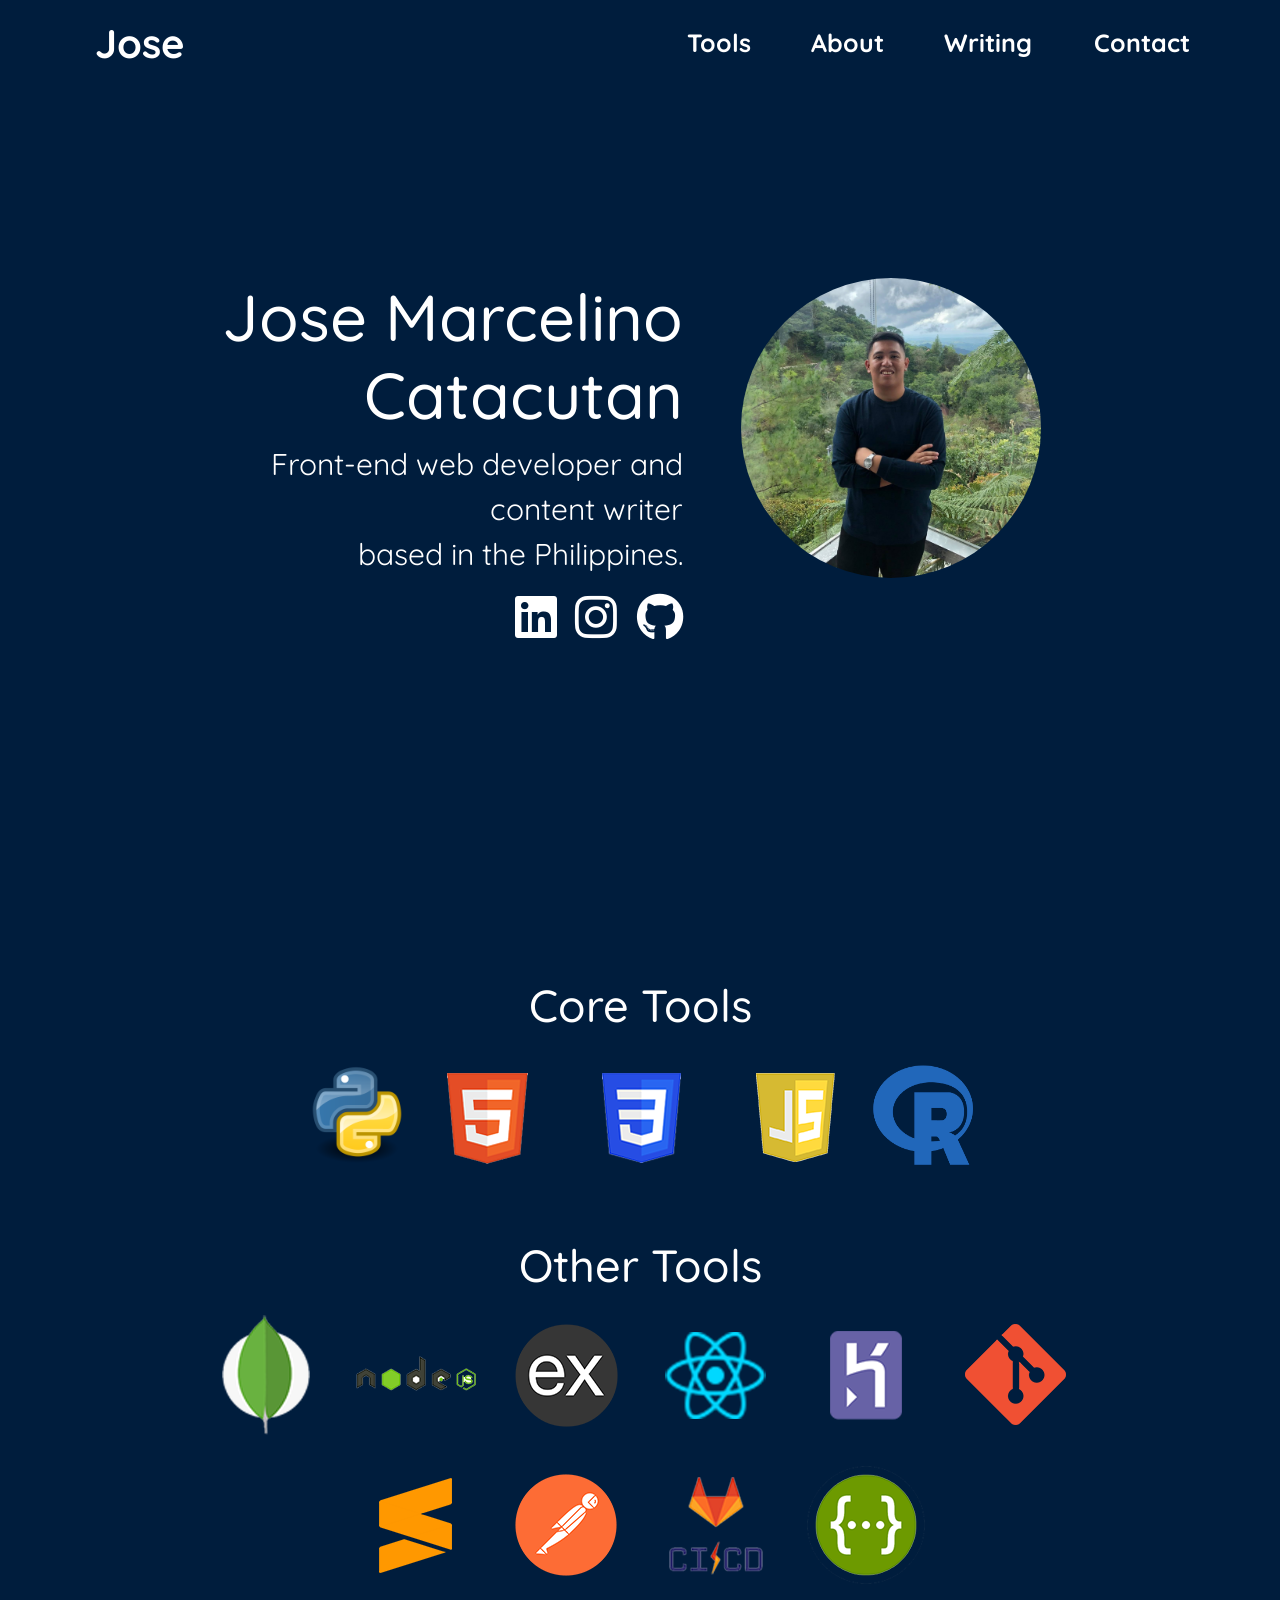
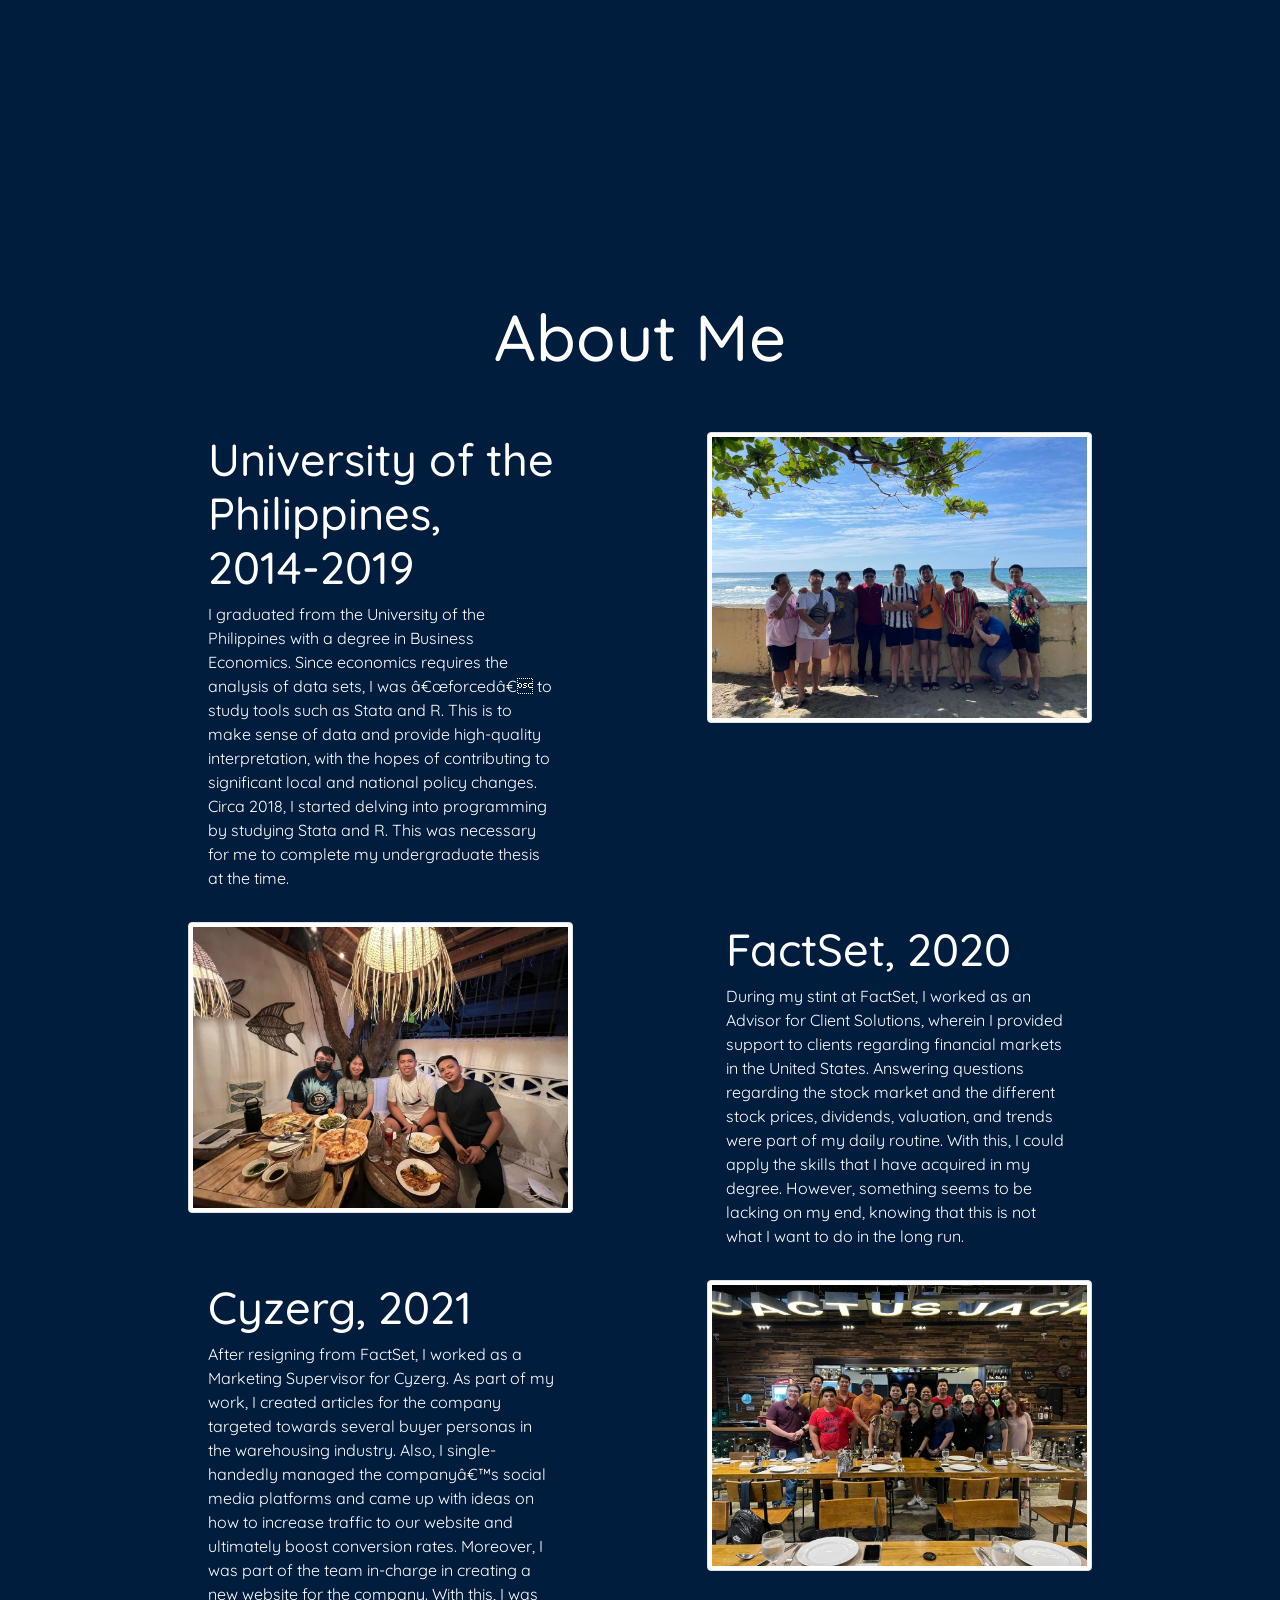
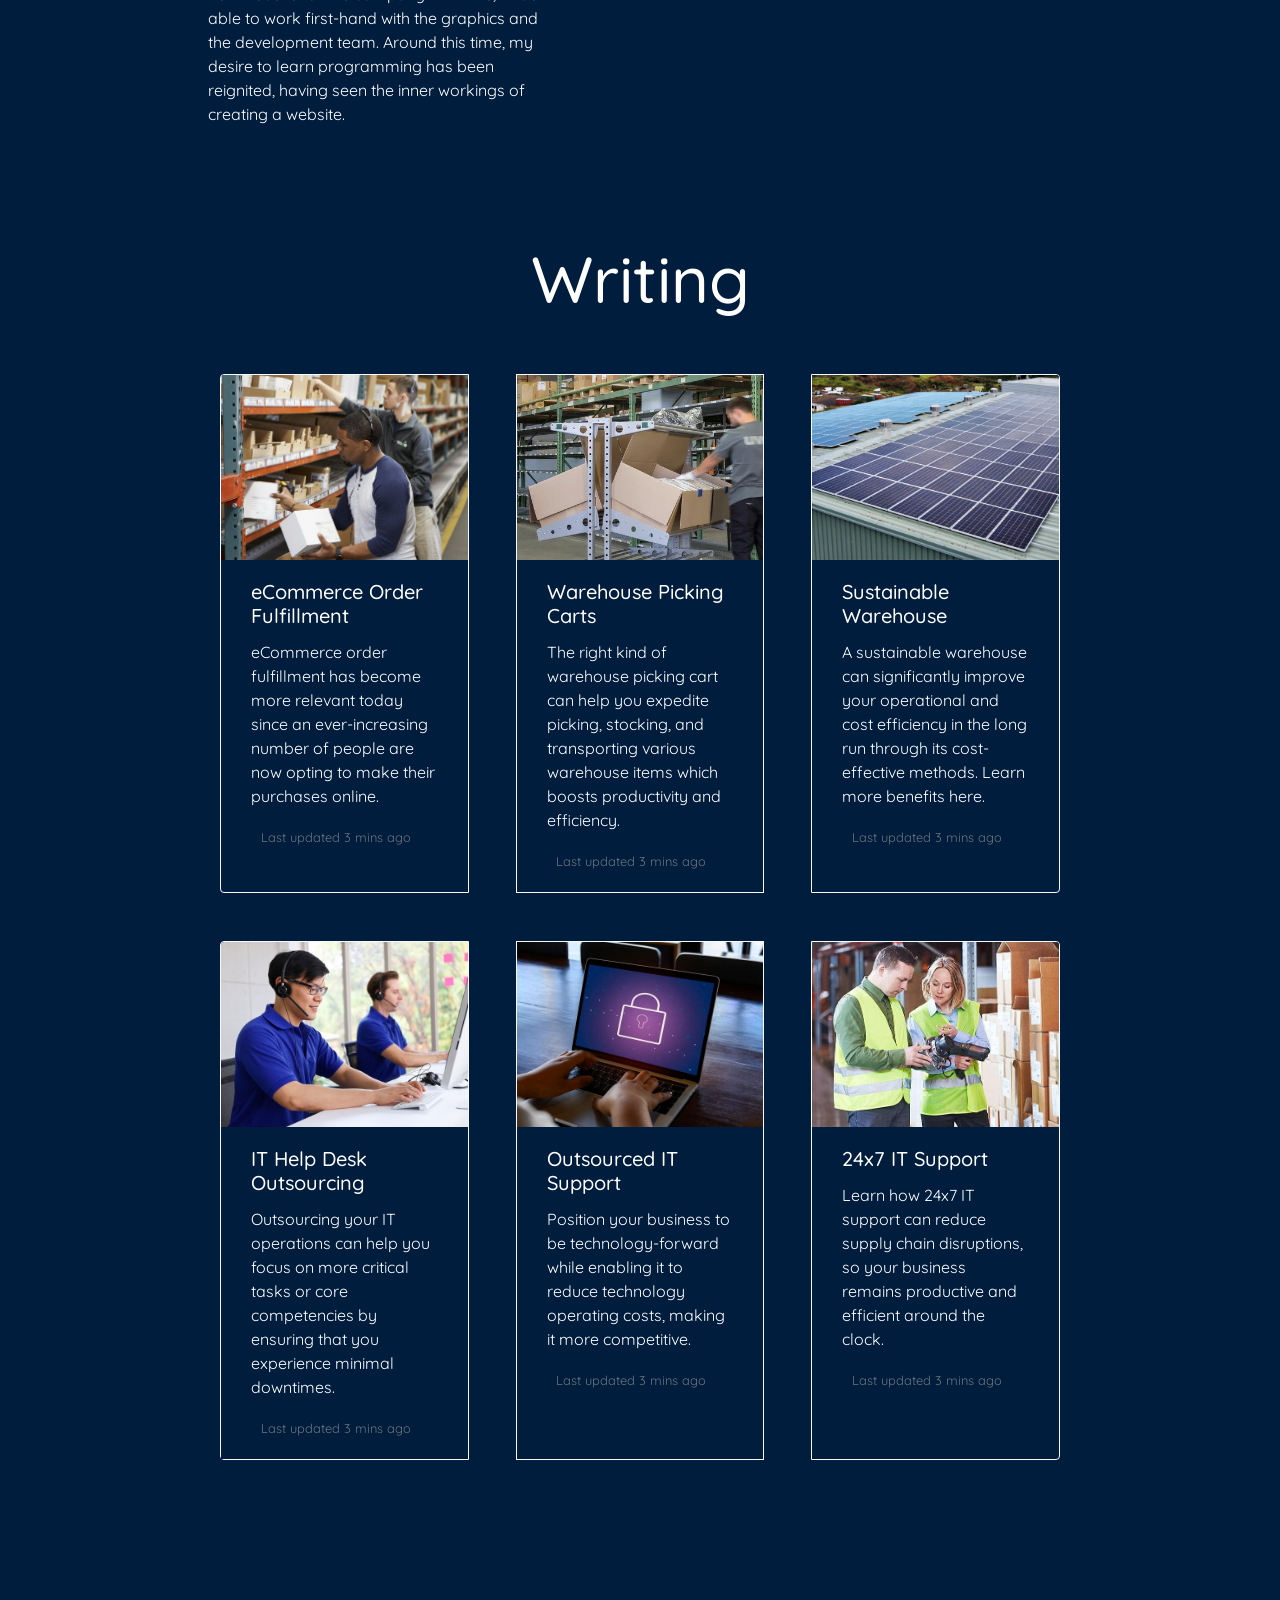
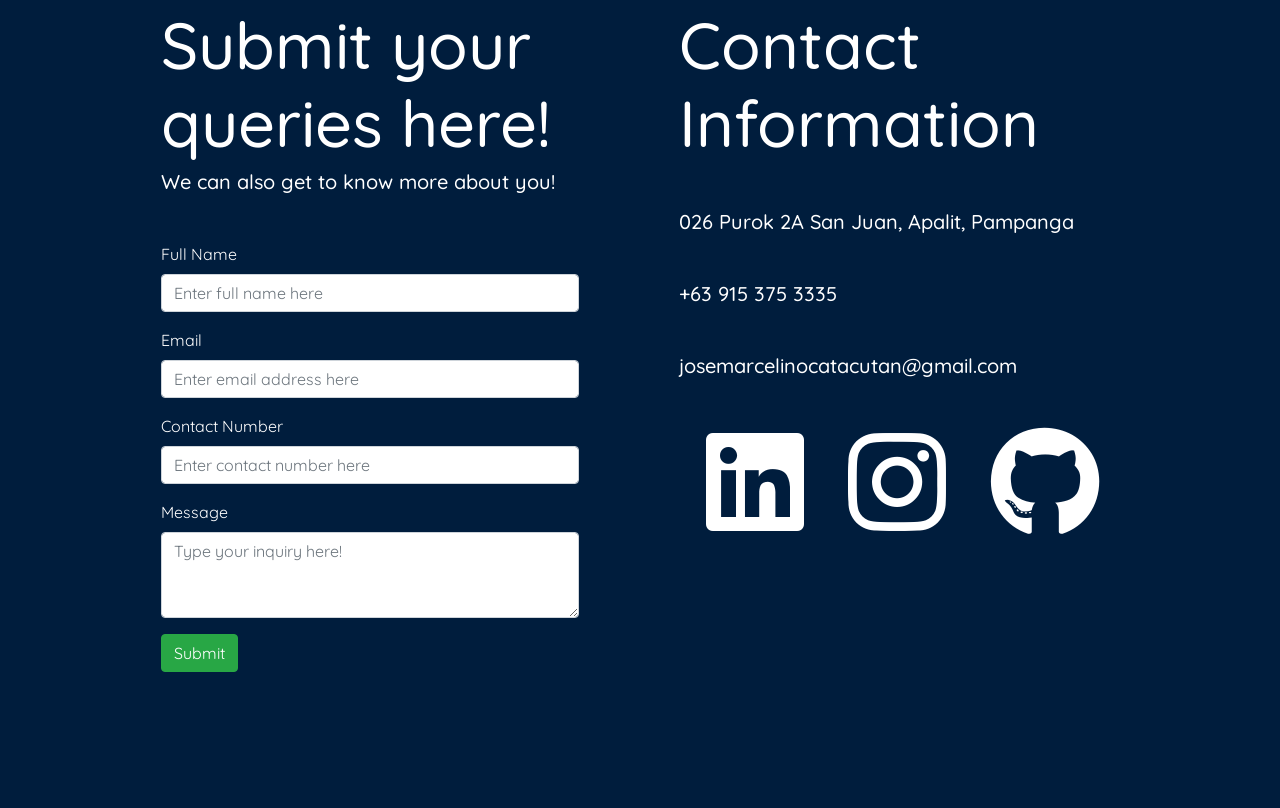
==== index.html @ 42ee488b "added: changed file name" ====
<!DOCTYPE html>
<html lang="en">

<head>
	<!-- Responsive Meta Tag -->
	<meta name="viewport" content="width=device-width, initial-scale=1, shrink-to-fit=no">

	<!-- CSS Bootstrap -->
	<link rel="stylesheet" href="https://cdn.jsdelivr.net/npm/bootstrap@4.6.1/dist/css/bootstrap.min.css" integrity="sha384-zCbKRCUGaJDkqS1kPbPd7TveP5iyJE0EjAuZQTgFLD2ylzuqKfdKlfG/eSrtxUkn" crossorigin="anonymous">

	<!-- CSS Styling -->
	<link rel="stylesheet" href="./capstone.css">

	<!-- Font Style -->
	<link rel="preconnect" href="https://fonts.googleapis.com">
	<link rel="preconnect" href="https://fonts.gstatic.com" crossorigin>
	<link href="https://fonts.googleapis.com/css2?family=Quicksand&display=swap" rel="stylesheet">

	<!-- Social Media Icons -->
	<link rel="stylesheet" href="https://cdnjs.cloudflare.com/ajax/libs/font-awesome/6.0.0-beta3/css/all.min.css" integrity="sha512-Fo3rlrZj/k7ujTnHg4CGR2D7kSs0v4LLanw2qksYuRlEzO+tcaEPQogQ0KaoGN26/zrn20ImR1DfuLWnOo7aBA==" crossorigin="anonymous" referrerpolicy="no-referrer" />

	<!-- Webpage Title -->
	<title>Jomar Catacutan | Web Developer</title>
</head>

<body class="m-sm-0">
	<!-- Home Start -->
	<nav class="navbar navbar-expand-lg navbar-light fixed-top">
	  <div class="container-fluid">
	    <a class="navbar-brand text-white" href="./home.html">Jose</a>
	    <button class="navbar-toggler" type="button" data-toggle="collapse" data-target="#navbarSupportedContent" aria-controls="navbarSupportedContent" aria-expanded="false" aria-label="Toggle navigation">
	    <span class="navbar-toggler-icon"></span>
	    </button>
	    <div class="collapse navbar-collapse" id="navbarSupportedContent">
	      <ul class="navbar-nav me-auto mb-2 mb-lg-0 ml-auto">
	      	<li class="nav-item">
	          <a class="nav-link text-white" href="#sectionhome2">Tools</a>
	        </li>
	        <li class="nav-item">
	          <a class="nav-link about-link text-white" aria-current="page" href="#aboutme">About</a>
	        </li>
	        <li class="nav-item">
	          <a class="nav-link text-white" href="#writing">Writing</a>
	        </li>
	        <li class="nav-item">
	          <a class="nav-link text-white mr-5" href="#sectioncontact">Contact</a>
	        </li>
	      </ul>
	    </div>
	  </div>
	</nav>

	<!-- first section home page -->
    <section id="sectionhome">
    	<div class="container-fluid">
			<div id="sectionhomecontainer" class="row">
		   		<div id="sectionhomecontent" class="col-7 m-0 text-right mt-5">
		   			<h1>Jose Marcelino Catacutan</h1>
	            	<p class="mb-0" id="personaldesc">Front-end web developer and content writer</p>
	            	<p id="personaldesc">based in the Philippines.</p>
	            	<div id="homeicons">
		            	<a class="homeicon" href="https://www.linkedin.com/in/jose-marcelino-catacutan-386909195/" target="_blank"><i class="fab fa-linkedin fa-3x"></i></a>
			   			<a class="homeicon" href="https://www.instagram.com/sugarjomz/" target="_blank"><i class="fab fa-instagram fa-3x"></i></a>
			   			<a class="homeicon" href="https://github.com/josemarcelinooo" target="_blank"><i class="fab fa-github fa-3x mr-5"></i></a>
	            	</div>
		   		</div>
		   		<div id="imagehome" class="col-5 m-0 mt-5">
		   			<img src="./images/jomar-image.jpg" width="300" height="300" class="img-fluid rounded-circle text-left ml-0">
		   		</div>
	    	</div>
		</div>
    </section>

    <!-- Languages & Tools Utilized -->
    <section id="sectionhome2">
    	<h2 id="coretools" class="text-center pt-5">Core Tools</h2>
    	<div class="container-fluid text-center mb-5">
    		<div>
    			<img class="toolicon" class="mr-3" src="./images/logo-python.png" width="100" height="100" alt="">
    			<img class="toolicon" src="./images/logo-html5.png" alt="">
    			<img class="toolicon" src="./images/logo-css3.png" alt="">
    			<img class="toolicon" src="./images/logo-javascript.png" alt="">
    			<img class="toolicon" src="./images/logo-r.png" width="100" height="100" alt="">
    		</div>
    	</div>

    	<h2 id="othertools" class="text-center">Other Tools</h2>
    	<div id="iconstools" class="container-fluid text-center">
    		<div class="row justify-content-center">
    			<img class="toolicon" src="./images/logo-mongodb.png" alt="">
    			<img class="toolicon" src="./images/logo-nodejs.png" alt="">
    			<img class="toolicon" src="./images/logo-expressjs.png" alt="">
    			<img class="toolicon" src="./images/logo-react.png" alt="">
    			<img class="toolicon" src="./images/logo-heroku.png" alt="">
    			<img class="toolicon" src="./images/logo-git.png" alt="">
    			<img class="toolicon" src="./images/logo-sublime-text-3.png" alt="">
    			<img class="toolicon" src="./images/logo-postman.png" alt="">
    			<img class="toolicon" src="./images/logo-gitlab-ci-cd.png" alt="">
    			<img class="toolicon" src="./images/logo-rest.png" alt="">
    		</div>
    	</div>
    </section>
    <!-- Home End -->

    <!-- About Me Start -->
    <section id="aboutme">
		<div class="container-fluid aboutmecontainer">

	        <h1 class="text-center pt-5 pb-5">About Me</h1>

	        <div id="up" class="aboutmecontent row">
	            <div class="col">
	                <h2>University of the Philippines, 2014-2019</h2>
	                <p>I graduated from the University of the Philippines with a degree in Business Economics. Since economics requires the analysis of data sets, I was “forced” to study tools such as Stata and R. This is to make sense of data and provide high-quality interpretation, with the hopes of contributing to significant local and national policy changes. Circa 2018, I started delving into programming by studying Stata and R. This was necessary for me to complete my undergraduate thesis at the time. </p>
	            </div>
	            <div class="pb-5 col aboutimage">
	                <img class="img-thumbnail mx-auto" src="./images/up.jpg"/>
	        	</div>
	        </div>

	        <div id="factset" class="aboutmecontent row pt-3">
	        	<div class="pb-5 col aboutimage">
	                <img class="img-thumbnail mx-auto" src="./images/factset.jpg"/>
	            </div>
	            <div class="col">
	                <h2>FactSet, 2020</h2>
	                <p>During my stint at FactSet, I worked as an Advisor for Client Solutions, wherein I provided support to clients regarding financial markets in the United States. Answering questions regarding the stock market and the different stock prices, dividends, valuation, and trends were part of my daily routine. With this, I could apply the skills that I have acquired in my degree. However, something seems to be lacking on my end, knowing that this is not what I want to do in the long run.</p>
	            </div>

	        </div>

	        <div id="cyzerg" class="aboutmecontent row pt-3 ">
	            <div class="col">
	                <h2>Cyzerg, 2021</h2>
	                <p>After resigning from FactSet, I worked as a Marketing Supervisor for Cyzerg. As part of my work, I created articles for the company targeted towards several buyer personas in the warehousing industry. Also, I single-handedly managed the company’s social media platforms and came up with ideas on how to increase traffic to our website and ultimately boost conversion rates. Moreover, I was part of the team in-charge in creating a new website for the company. With this, I was able to work first-hand with the graphics and the development team. Around this time, my desire to learn programming has been reignited, having seen the inner workings of creating a website.</p>
	            </div>
	            <div class="pb-5 col aboutimage">
	                <img class="img-thumbnail mx-auto" src="./images/cyzerg.jpg"/>
	            </div>
	        </div>
	    </div>
	</section>
	<!-- About Me End -->

	<!-- Writing Start -->
	<section id="writing">

		<h1 class="text-center pt-5 pb-5">Writing</h1>

		<div class="card-group">
		  <div class="articles card border border-light">
		    <img src="./images/ecommerce.jpg" class="card-img-top ml-0" alt="...">
		    <a href="https://articles.cyzerg.com/ecommerce-order-fulfillment-optimization-to-boost-customer-satisfaction" target="_blank" class="text-decoration-none text-dark m-0">
		    	<div class="card-body m-0">
					<h5 class="card-title">eCommerce Order Fulfillment</h5>
					<p class="card-text">eCommerce order fulfillment has become more relevant today since an ever-increasing number of people are now opting to make their purchases online.</p>
					<p class="card-text"><small class="text-muted">Last updated 3 mins ago</small></p>
			    </div>
		    </a>
		  </div>
		  <div class="articles card border border-light">
		    <img src="./images/pickingcarts.jpg" class="card-img-top ml-0" alt="...">
		    	<a href="https://articles.cyzerg.com/warehouse-picking-carts-how-to-pick-the-right-one-for-your-warehouse" target="_blank" class="text-decoration-none text-dark m-0">
					<div id="pickingcarts" class="card-body m-0">
						<h5 class="card-title">Warehouse Picking Carts</h5>
						<p class="card-text">The right kind of warehouse picking cart can help you expedite picking, stocking, and transporting various warehouse items which boosts productivity and efficiency.</p>
						<p class="card-text"><small class="text-muted">Last updated 3 mins ago</small></p>
					</div>
		    	</a>
		  </div>
		  <div class="articles card border border-light">
		    <img src="./images/sustainable.jpg" class="card-img-top ml-0" alt="...">
		    <a href="https://articles.cyzerg.com/sustainable-warehouse-how-to-achieve" target="_blank" class="text-decoration-none text-dark m-0">
				<div class="card-body m-0">
					<h5 class="card-title">Sustainable Warehouse</h5>
					<p class="card-text">A sustainable warehouse can significantly improve your operational and cost efficiency in the long run through its cost-effective methods. Learn more benefits here.</p>
					<p class="card-text"><small class="text-muted">Last updated 3 mins ago</small></p>
				</div>
		    </a>
		  </div>
		</div>

		<div class="card-group mt-5 pb-5">
		  <div class="articles card border border-light">
		    <img src="./images/helpdesk.jpg" class="card-img-top ml-0" alt="...">
		    <a href="https://articles.cyzerg.com/how-it-help-desk-outsourcing-can-improve-your-business-productivity" target="_blank" class="text-decoration-none text-dark m-0">
		    	<div class="card-body m-0">
					<h5 class="card-title">IT Help Desk Outsourcing</h5>
					<p class="card-text">Outsourcing your IT operations can help you focus on more critical tasks or core competencies by ensuring that you experience minimal downtimes.</p>
					<p class="card-text"><small class="text-muted">Last updated 3 mins ago</small></p>
			    </div>
		    </a>
		  </div>
		  <div class="articles card border border-light">
		    <img src="./images/outsourced.jpg" class="card-img-top ml-0" alt="...">
		    	<a href="https://articles.cyzerg.com/outsourced-it-support-companies-can-help-capture-retain-clients" target="_blank" class="text-decoration-none text-dark m-0">
					<div class="card-body m-0">
						<h5 class="card-title">Outsourced IT Support</h5>
						<p class="card-text">Position your business to be technology-forward while enabling it to reduce technology operating costs, making it more competitive.</p>
						<p class="card-text"><small class="text-muted">Last updated 3 mins ago</small></p>
					</div>
		    	</a>
		  </div>
		  <div class="articles card border border-light">
		    <img src="./images/itsupport.jpg" class="card-img-top ml-0" alt="...">
		    <a href="https://articles.cyzerg.com/24x7-it-support-proactivity-can-reduce-supply-chain-disruptions" target="_blank" class="text-decoration-none text-dark m-0">
				<div class="card-body m-0">
					<h5 class="card-title">24x7 IT Support</h5>
					<p class="card-text">Learn how 24x7 IT support can reduce supply chain disruptions, so your business remains productive and efficient around the clock.</p>
					<p class="card-text"><small class="text-muted">Last updated 3 mins ago</small></p>
				</div>
		    </a>
		  </div>
		</div>

	</section>
	<!-- Writing End -->

	<!-- Contact Start -->
	<section id="sectioncontact">
		<div id="bottompart"class="container-fluid">
			<div id="contactsplit" class="row contactinfo">
		   		<div class="col m-0">
		   			<h1 class="mt-5">Submit your queries here!</h1>
		   			<h5 class="mb-5">We can also get to know more about you!</h5>

		   			<form action="">
		   				<div class="form-group ml-0">
		   					<label class="ml-0">Full Name</label>
		   					<input type="text" class="form-control" required autocomplete placeholder="Enter full name here">
		   				</div>

		   				<div class="form-group ml-0">
		   					<label class="ml-0">Email</label>
		   					<input type="email" class="form-control" required autocomplete placeholder="Enter email address here">
		   				</div>

		   				<div class="form-group ml-0">
		   					<label class="ml-0">Contact Number</label>
		   					<input type="number" class="form-control" required autocomplete placeholder="Enter contact number here">
		   				</div>

		   				<div class="form-group ml-0">
		   					<label class="ml-0">Message</label>
		   					<textarea class="form-control" rows="3" placeholder="Type your inquiry here!"></textarea>
		   				</div>

		   				<button type="submit" class="btn btn-success ml-0 mb-5">Submit</button>
		   			</form>
		   		</div>
		   		<div class="col m-0 contactinfo">
		   			<h1 class="mt-5">Contact Information</h1>
		   			<h5 class="mt-5">026 Purok 2A San Juan, Apalit, Pampanga</h5>
		   			<h5 class="mt-5">+63 915 375 3335</h5>
		   			<h5 id="personalemail" class="mt-5">josemarcelinocatacutan@gmail.com</h5>

		   			<div class="d-flex mt-5 pb-5">
		   				<a class="iconcontact" href="https://www.linkedin.com/in/jose-marcelino-catacutan-386909195/" target="_blank"><i class="fab fa-linkedin fa-7x icontact"></i></a>
		   				<a class="iconcontact" href="https://www.instagram.com/sugarjomz/" target="_blank"><i class="fab fa-instagram fa-7x icontact"></i></a>
		   				<a class="iconcontact" href="https://github.com/josemarcelinooo" target="_blank"><i class="fab fa-github fa-7x icontact"></i></a>
		   			</div>
		   		</div>
	    	</div>
		</div>
    </section>
	<!-- Contact End -->

	<!-- JS Bundle -->
	<script src="https://cdn.jsdelivr.net/npm/jquery@3.5.1/dist/jquery.slim.min.js" integrity="sha384-DfXdz2htPH0lsSSs5nCTpuj/zy4C+OGpamoFVy38MVBnE+IbbVYUew+OrCXaRkfj" crossorigin="anonymous"></script>
	<script src="https://cdn.jsdelivr.net/npm/bootstrap@4.6.1/dist/js/bootstrap.bundle.min.js" integrity="sha384-fQybjgWLrvvRgtW6bFlB7jaZrFsaBXjsOMm/tB9LTS58ONXgqbR9W8oWht/amnpF" crossorigin="anonymous"></script>

</body>
</html>
---- capstone.css ----
* {
	margin: 0;
	margin-right: 5%;
	margin-left: 5%;
	padding: 0;
	box-sizing: border-box;
	font-family: 'Quicksand', sans-serif;
	background-color: #001d3d;
	color: white;
}

.articles {
	background-color: #001d3d !important;
}

body {
	background-color: #001d3d;
}

#headerhome {
	margin-top: 200px;
	padding-right: 0px;

}

#personaldesc {
	font-size: 30px;
}

#sectionhome {
	height: 100vh;
}

#sectionhomecontainer {
	padding-top: 200px;
}

#sectionhome2 {
	height: 100vh;
	padding-top: 50px;
}

h1 {
	font-size: 65px;
}

h2 {
	font-size: 45px;
}

#aboutme {
	padding-top: 50px;
}

#sectioncontact {
	height: 100vh;
	padding-top: 50px;
}

.navbar-brand {
	font-size: 40px;
	font-weight: 700;
	margin-left: 0;
}

.nav-link {
	font-size: 25px;
	font-weight: 700;
}

#homeicons {
	display: flex;
	float: right;
}

#writing {
	padding-top: 50px;
}

@media only screen and (max-width: 1440px) {
	#sectioncontact {
		padding-left: 0 !important;
	}

	#sectionhome {
		height: 100vh;
		padding-top: 30px;
	}

	#sectionhome2 {
		height: 100vh;
		padding-top: 30px;
	}

	.toolicon {
		padding: 0;
		margin: 0
	}

	#writing {
		padding-top: 50px !important;
	}

	#coretools {
		padding-top: 0;
	}

	#othertools {
		padding-top: 0;
	}
}


@media only screen and (max-width: 1150px) {
	#sectionhomecontainer {
		display: flex;
		flex-direction:column-reverse;
		padding-top:50px;
		align-items: center;
	}

	#sectionhomecontainer h1 {
		text-align: left;
		font-size: 45px;
	}

	#sectionhomecontainer p {
		text-align: left;
		font-size: 35px;
	}

	#sectionhomecontainer #homeicons {
		float: left;
	}

	#sectionhome2 {
		margin-top: 200px;
		margin-bottom: 120px;
	}

	#aboutme {
		padding-top: 50px;
	}

	.aboutmecontent {
		display: flex;
		flex-direction:column
	}

	.aboutimage{
		display: flex;
		flex-direction:column
	}

	#factset {
		flex-direction: column-reverse;
	}
}

@media only screen and (max-width: 991px) {

	* {
		margin-right: 0;
		margin-left: 0;
	}

	.homeicon {
		padding-right: 10px;
	}

	.iconcontact {
		padding-right: 10px;		
	}

	#contactsplit {
		display: flex;
		flex-direction: column;
	}

	.aboutmecontent {
		display: flex;
		flex-direction:column;
	}

}


@media only screen and (max-width: 538px) {

	#sectionhomecontainer #homeicons {
		margin-right: -2px!important;
	}
}


@media only screen and (max-width: 500px) {

	#sectionhomecontainer #homeicons {
		margin-right: -10px!important;
	}
}

@media only screen and (max-width: 450px) {

	#sectionhomecontainer #homeicons {
		margin-right: -20px!important;
	}
}




@media only screen and (max-width: 420px) {

	#sectionhomecontainer h1 {
		font-size: 35px !important;
	}

	#sectionhomecontainer p {
		font-size: 20px !important;
	}

	#sectionhomecontainer #homeicons {
		margin-right: -32px!important;
	}

}

@media only screen and (max-width: 625px) {
	#sectionhomecontainer h1 {
		text-align: center;
		font-size: 45px;
	}

	#sectionhomecontainer p {
		text-align: center;
		font-size: 25px;
	}

	#sectionhomecontainer #homeicons {
		float: right;
		margin-right: 20px;
	}

	.toolicon {
		width: 100px;
	}

}

@media only screen and (max-width: 416px) {
	#aboutme{
		padding-top: 50px;
	}

}

@media only screen and (max-width: 355px) {
	#aboutme{
		padding-top: 250px;
	}

}

@media only screen and (max-width: 320px) {

	.toolicon {
		margin: 0;
		padding: 0;
		width: 80px !important;
		height: 80px !important;
	}

	#aboutme {
		padding-top: 50px !important;
	}

	.contactinfo h1{
		font-size: 50px !important;
	}

	#personalemail {
		font-size: 16px !important;
	}

	.iconcontact {
		padding-right: 15px !important;
	}

	.icontact {
		font-size: 50px !important;
	
	}

	#sectionhomecontainer #homeicons {
		margin-right: -64px!important;
	}


}

@media only screen and (max-width: 317px) {
	#aboutme{
		padding-top: 350px;
	}

}

@media only screen and (max-width: 255px) {
	#aboutme{
		padding-top: 350px;
	}

}
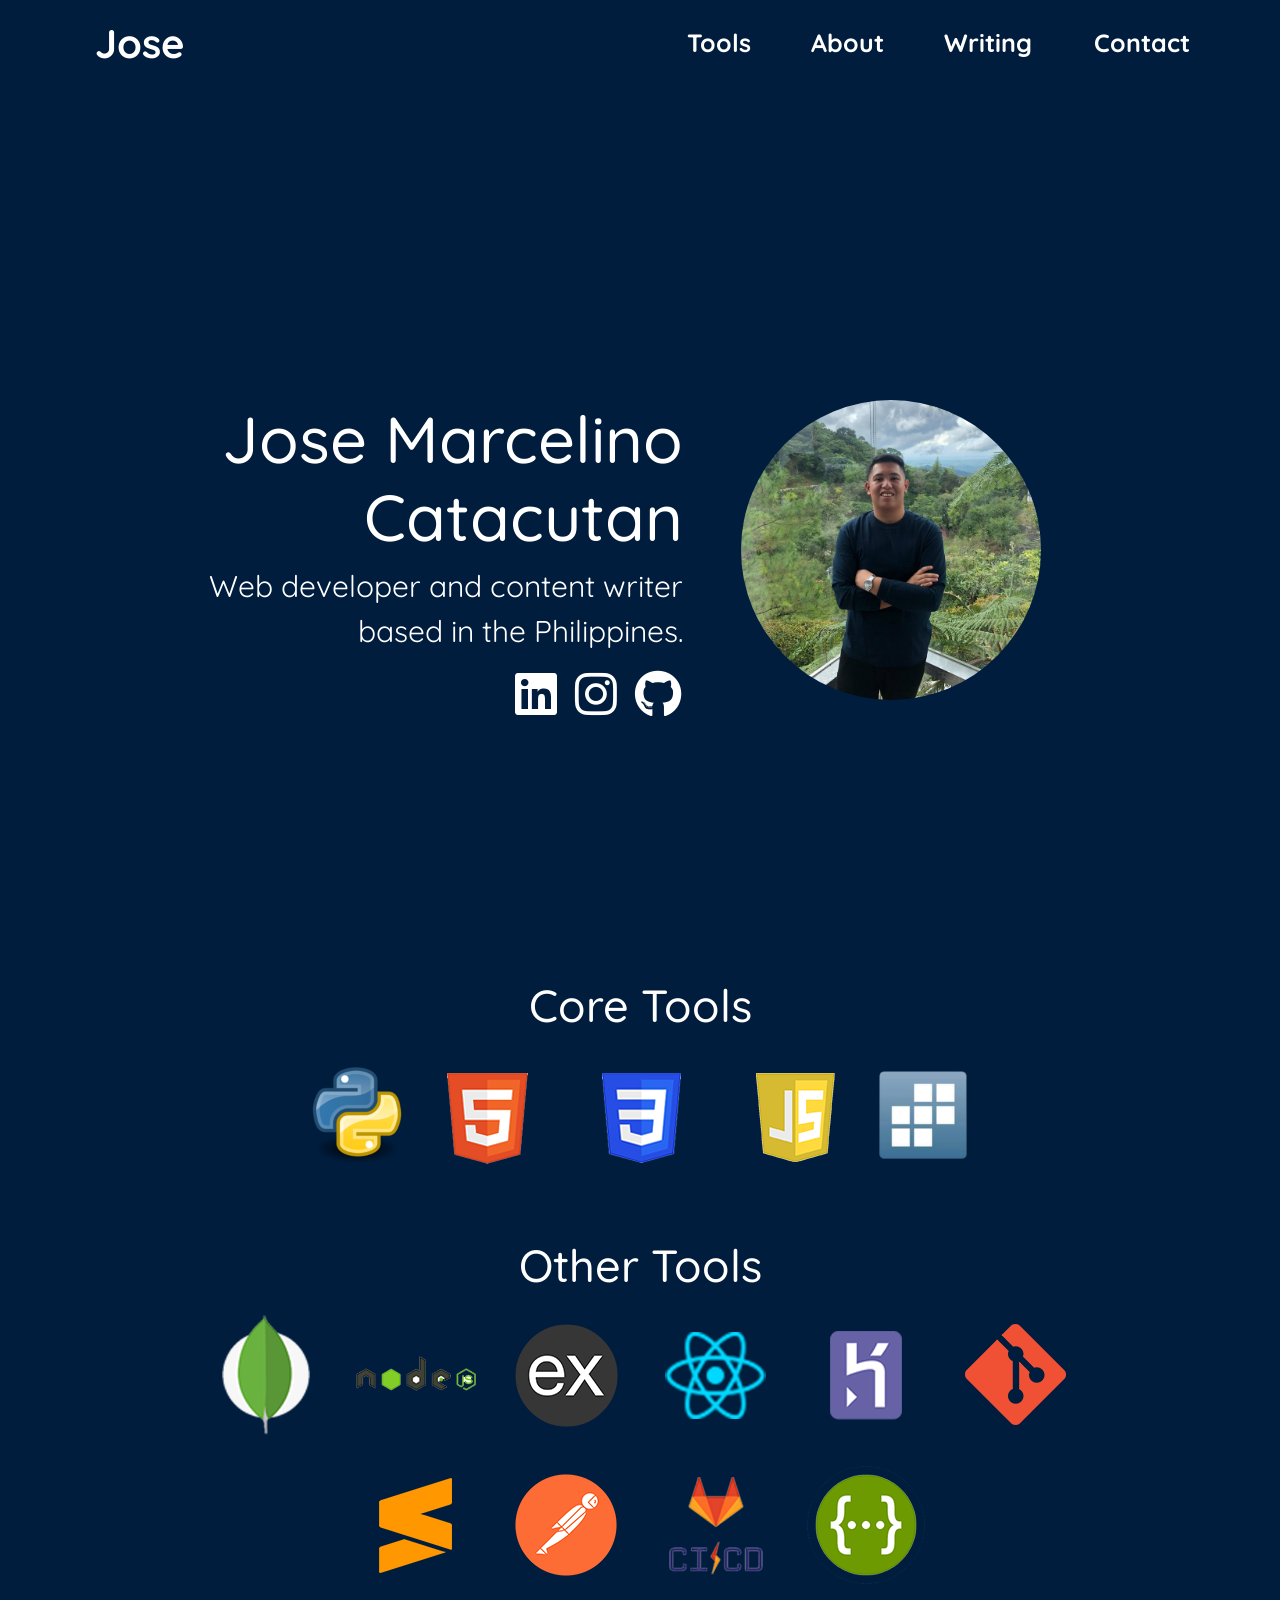
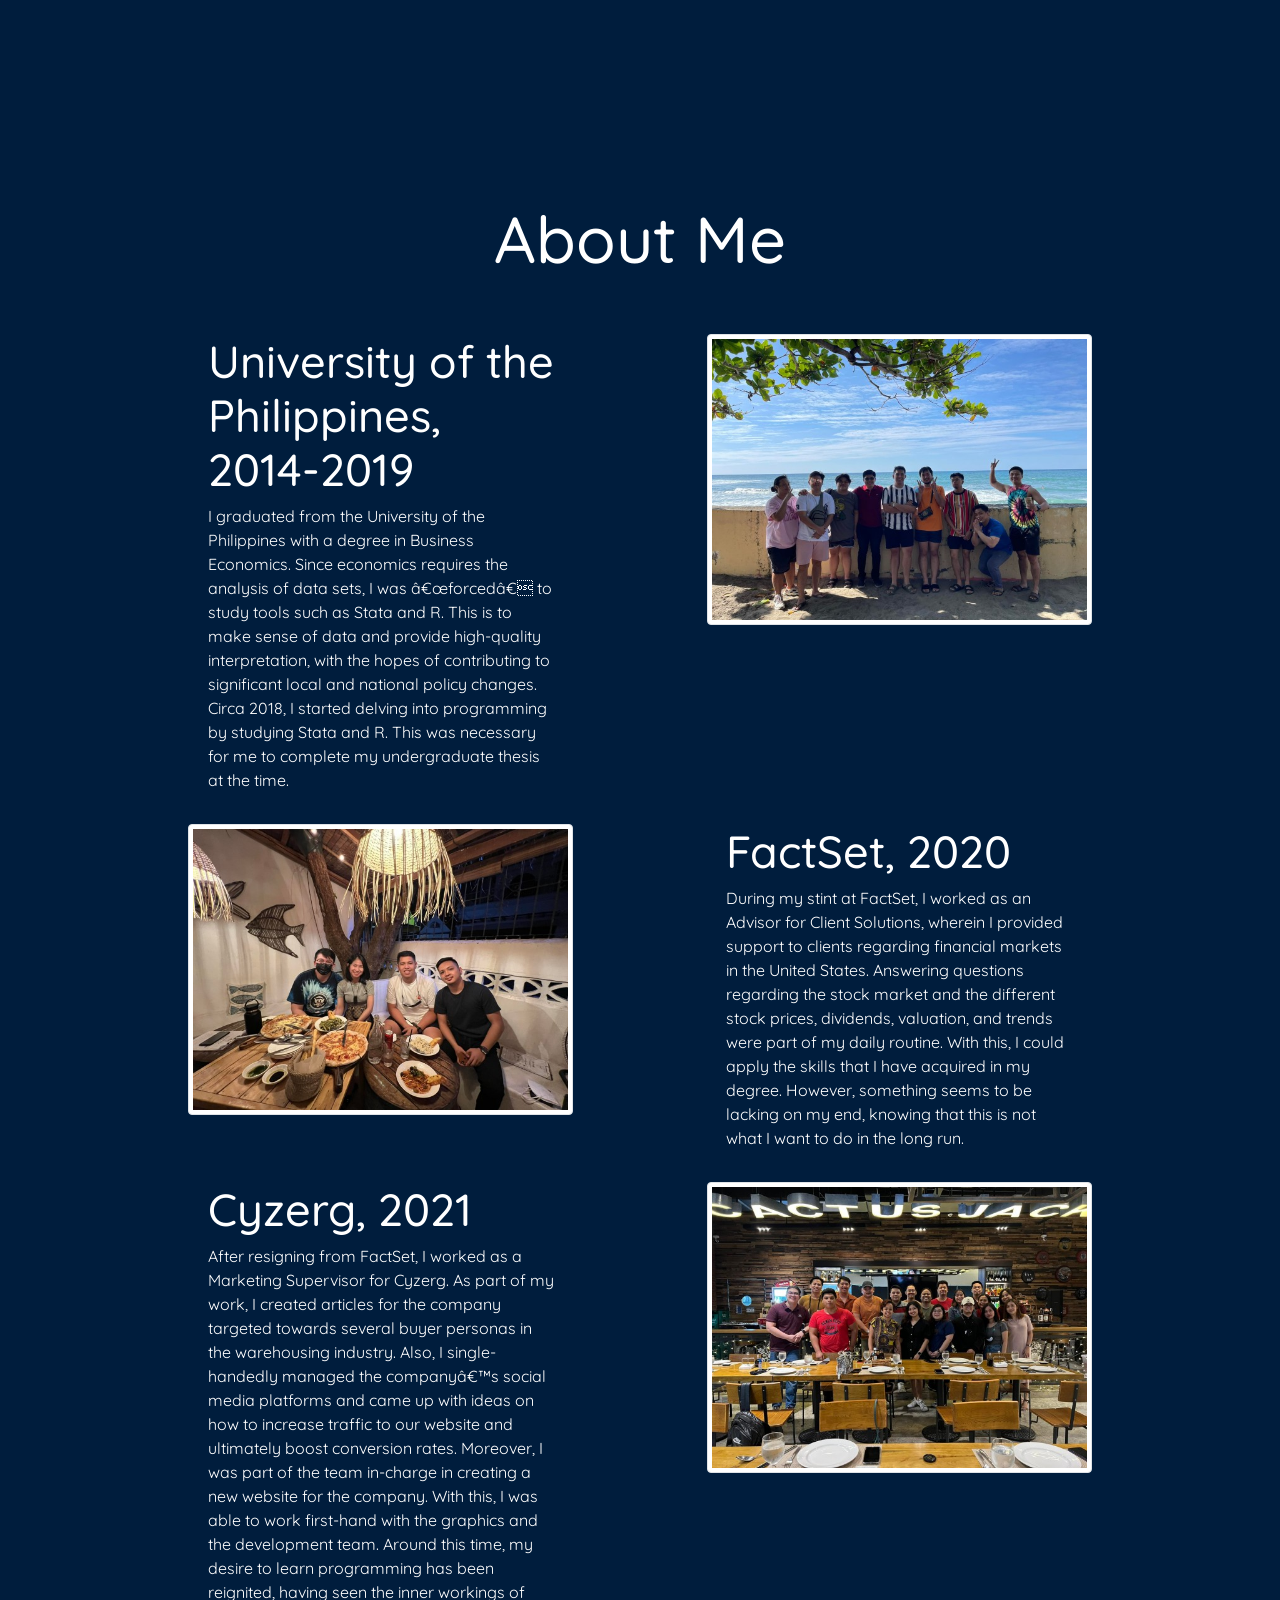
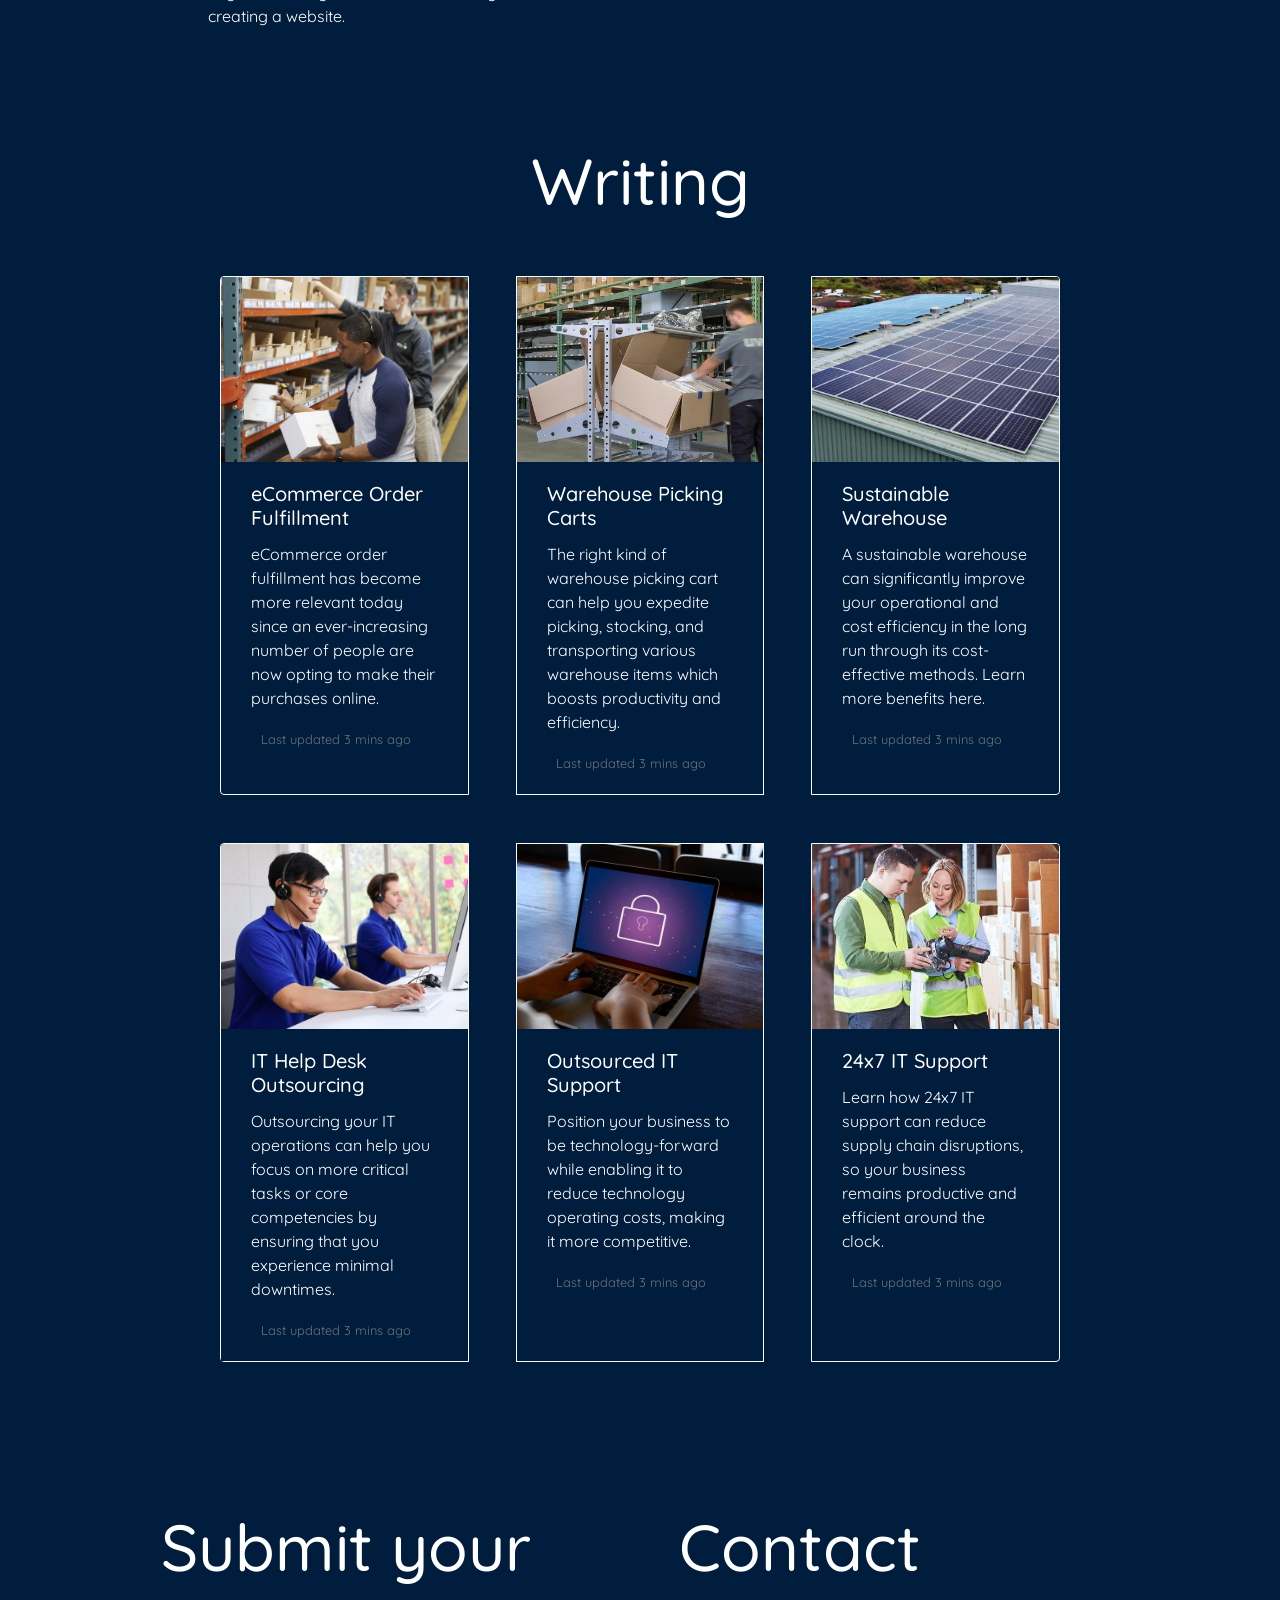
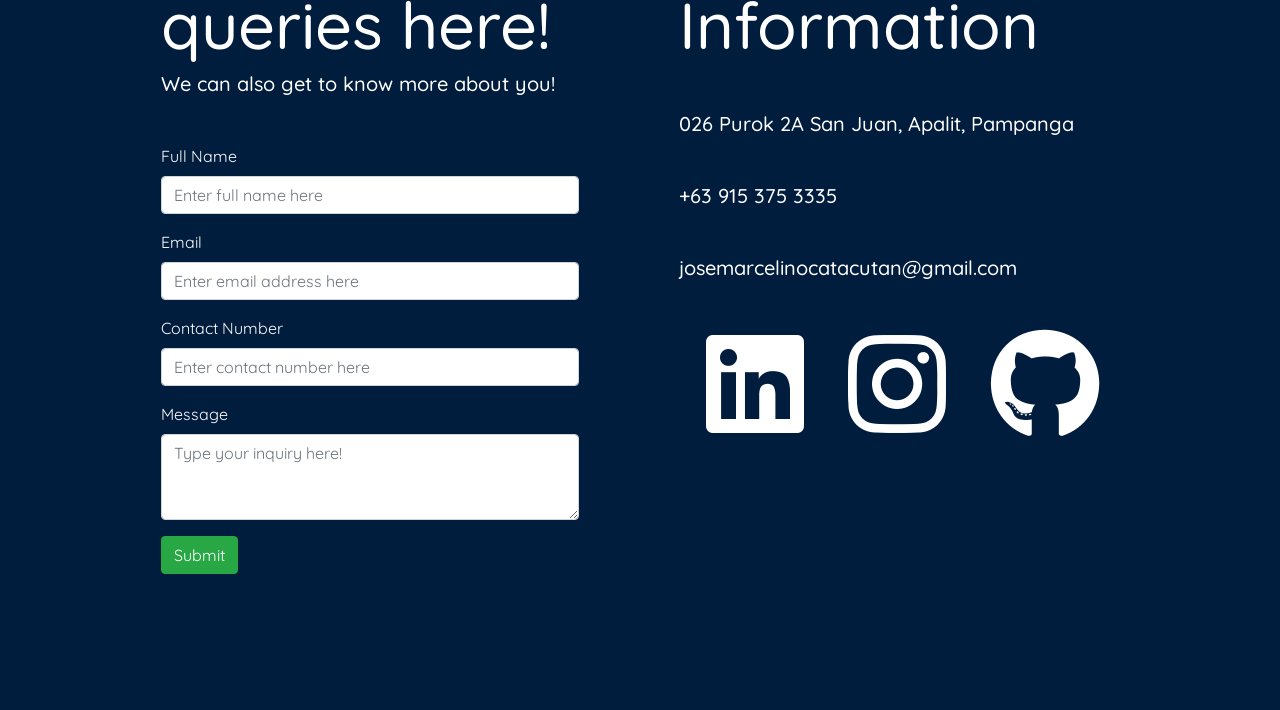
==== commit f07d029e: "2022 updates" ====
--- a/index.html
+++ b/index.html
@@ -27,7 +27,7 @@
 	<!-- Home Start -->
 	<nav class="navbar navbar-expand-lg navbar-light fixed-top">
 	  <div class="container-fluid">
-	    <a class="navbar-brand text-white" href="./home.html">Jose</a>
+	    <a class="navbar-brand text-white" href="./index.html">Jose</a>
 	    <button class="navbar-toggler" type="button" data-toggle="collapse" data-target="#navbarSupportedContent" aria-controls="navbarSupportedContent" aria-expanded="false" aria-label="Toggle navigation">
 	    <span class="navbar-toggler-icon"></span>
 	    </button>
@@ -55,13 +55,13 @@
     	<div class="container-fluid">
 			<div id="sectionhomecontainer" class="row">
 		   		<div id="sectionhomecontent" class="col-7 m-0 text-right mt-5">
-		   			<h1>Jose Marcelino Catacutan</h1>
-	            	<p class="mb-0" id="personaldesc">Front-end web developer and content writer</p>
+		   			<h1 id="name">Jose Marcelino Catacutan</h1>
+	            	<p class="mb-0" id="personaldesc">Web developer and content writer</p>
 	            	<p id="personaldesc">based in the Philippines.</p>
 	            	<div id="homeicons">
 		            	<a class="homeicon" href="https://www.linkedin.com/in/jose-marcelino-catacutan-386909195/" target="_blank"><i class="fab fa-linkedin fa-3x"></i></a>
-			   			<a class="homeicon" href="https://www.instagram.com/sugarjomz/" target="_blank"><i class="fab fa-instagram fa-3x"></i></a>
-			   			<a class="homeicon" href="https://github.com/josemarcelinooo" target="_blank"><i class="fab fa-github fa-3x mr-5"></i></a>
+			   			<a class="homeicon" href="https://www.instagram.com/josemarcelino___/" target="_blank"><i class="fab fa-instagram fa-3x"></i></a>
+			   			<a id="github" class="homeicon" href="https://github.com/josemarcelinooo" target="_blank"><i class="fab fa-github fa-3x"></i></a>
 	            	</div>
 		   		</div>
 		   		<div id="imagehome" class="col-5 m-0 mt-5">
@@ -80,7 +80,7 @@
     			<img class="toolicon" src="./images/logo-html5.png" alt="">
     			<img class="toolicon" src="./images/logo-css3.png" alt="">
     			<img class="toolicon" src="./images/logo-javascript.png" alt="">
-    			<img class="toolicon" src="./images/logo-r.png" width="100" height="100" alt="">
+    			<img class="toolicon" src="./images/stata.png" width="100" height="100" alt="">
     		</div>
     	</div>
 
@@ -106,7 +106,7 @@
     <section id="aboutme">
 		<div class="container-fluid aboutmecontainer">
 
-	        <h1 class="text-center pt-5 pb-5">About Me</h1>
+	        <h1 class="text-center pb-5">About Me</h1>
 
 	        <div id="up" class="aboutmecontent row">
 	            <div class="col">
@@ -254,7 +254,7 @@
 		   			<h5 class="mt-5">+63 915 375 3335</h5>
 		   			<h5 id="personalemail" class="mt-5">josemarcelinocatacutan@gmail.com</h5>
 
-		   			<div class="d-flex mt-5 pb-5">
+		   			<div id="end" class="d-flex mt-5 pb-5">
 		   				<a class="iconcontact" href="https://www.linkedin.com/in/jose-marcelino-catacutan-386909195/" target="_blank"><i class="fab fa-linkedin fa-7x icontact"></i></a>
 		   				<a class="iconcontact" href="https://www.instagram.com/sugarjomz/" target="_blank"><i class="fab fa-instagram fa-7x icontact"></i></a>
 		   				<a class="iconcontact" href="https://github.com/josemarcelinooo" target="_blank"><i class="fab fa-github fa-7x icontact"></i></a>
--- a/capstone.css
+++ b/capstone.css
@@ -32,12 +32,11 @@
 }
 
 #sectionhomecontainer {
-	padding-top: 200px;
+	padding-top: 17rem;
 }
 
 #sectionhome2 {
 	height: 100vh;
-	padding-top: 50px;
 }
 
 h1 {
@@ -49,7 +48,7 @@
 }
 
 #aboutme {
-	padding-top: 50px;
+	
 }
 
 #sectioncontact {
@@ -77,6 +76,17 @@
 	padding-top: 50px;
 }
 
+.navbar-light .navbar-toggler {
+	border-color: white;
+	background-color: floralwhite;
+}
+
+@media only screen and (min-width: 800px) and (max-width: 1150px) {
+	#imagehome {
+		text-align-last: center;
+	}
+}
+
 @media only screen and (max-width: 1440px) {
 	#sectioncontact {
 		padding-left: 0 !important;
@@ -84,7 +94,7 @@
 
 	#sectionhome {
 		height: 100vh;
-		padding-top: 30px;
+		padding-top: 5rem;
 	}
 
 	#sectionhome2 {
@@ -110,8 +120,17 @@
 	}
 }
 
+@media only screen and (min-width: 1151px) {
+	#github {
+		margin-right: 3rem;
+	}
+}
 
 @media only screen and (max-width: 1150px) {
+	#homeicons {
+		width: 100%;
+		justify-content: center;
+	}
 	#sectionhomecontainer {
 		display: flex;
 		flex-direction:column-reverse;
@@ -120,26 +139,26 @@
 	}
 
 	#sectionhomecontainer h1 {
-		text-align: left;
+		text-align: center;
 		font-size: 45px;
 	}
 
 	#sectionhomecontainer p {
-		text-align: left;
+		text-align: center;
 		font-size: 35px;
 	}
 
 	#sectionhomecontainer #homeicons {
-		float: left;
+		float: center;
 	}
 
 	#sectionhome2 {
-		margin-top: 200px;
-		margin-bottom: 120px;
+		margin-top: 5rem;
+		margin-bottom: 7.5rem;
 	}
 
 	#aboutme {
-		padding-top: 50px;
+		padding-top: 1rem;
 	}
 
 	.aboutmecontent {
@@ -154,6 +173,10 @@
 
 	#factset {
 		flex-direction: column-reverse;
+	}
+
+	.homeicon {
+		margin-right: 0rem;
 	}
 }
 
@@ -208,7 +231,36 @@
 }
 
 
-
+@media only screen and (max-width: 697px) {
+	#aboutme {
+		margin-top: 15rem;
+	}
+}
+
+@media only screen and (max-width: 991px) {
+	#end {
+		width: 100%;
+		justify-content: center;
+	}
+}
+
+@media only screen and (min-width: 1441px) {
+	.aboutmecontainer {
+		margin-top: 10rem;
+	}
+}
+
+@media only screen and (min-width: 750px) and (max-width: 1150px) {
+	#sectionhome2 {
+		margin-bottom: 0rem;
+	}
+}
+
+@media only screen and (min-width: 992px) and (max-width: 1150px) {
+	.col {
+		margin: 0rem;
+	}
+}
 
 @media only screen and (max-width: 420px) {
 
@@ -296,6 +348,13 @@
 		margin-right: -64px!important;
 	}
 
+	#sectionhomecontainer h1 {
+		text-align: center;
+	}
+
+	#sectionhomecontent {
+		padding: 0rem;
+	}
 
 }
 
